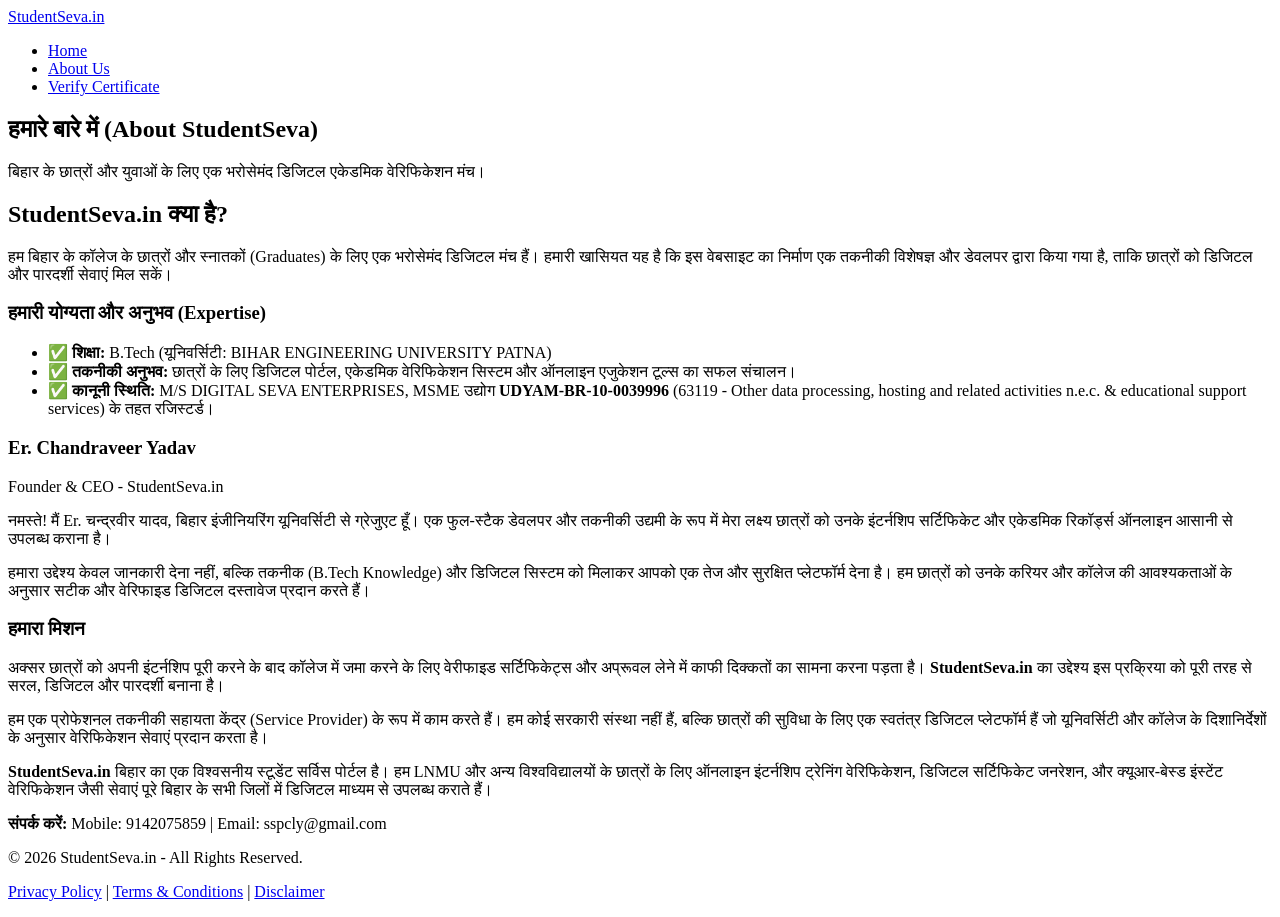
==== about.html @ 1042c807 "Create about.html" ====
<!DOCTYPE html>
<html lang="hi">
<head>
    <meta charset="UTF-8">
    <meta name="viewport" content="width=device-width, initial-scale=1.0">
    <title>About Us - StudentSeva.in | LNMU Student Verification Portal</title>
    <meta name="description" content="Janiye StudentSeva.in ke bare me. Bihar ke graduation aur LNMU students ke liye trusted digital internship aur certificate verification platform.">
    <link rel="stylesheet" href="style.css">
</head>
<body>

    <!-- Header Navigation -->
    <header class="navbar">
        <div class="container nav-container">
            <a href="index.html" class="logo">StudentSeva<span>.in</span></a>
            <nav>
                <ul class="nav-links">
                    <li><a href="index.html">Home</a></li>
                    <li><a href="about.html" class="active">About Us</a></li>
                    <li><a href="index.html#verify">Verify Certificate</a></li>
                </ul>
            </nav>
        </div>
    </header>

    <!-- About Hero Section -->
    <section class="about-hero">
        <div class="container text-center">
            <h1>हमारे बारे में (About StudentSeva)</h1>
            <p>बिहार के छात्रों और युवाओं के लिए एक भरोसेमंद डिजिटल एकेडमिक वेरिफिकेशन मंच।</p>
        </div>
    </section>

    <!-- Main Content Section -->
    <section class="about-content">
        <div class="container">
            <div class="about-card">
                <h2>StudentSeva.in क्या है?</h2>
                <p>हम बिहार के कॉलेज के छात्रों और स्नातकों (Graduates) के लिए एक भरोसेमंद डिजिटल मंच हैं। हमारी खासियत यह है कि इस वेबसाइट का निर्माण एक तकनीकी विशेषज्ञ और डेवलपर द्वारा किया गया है, ताकि छात्रों को डिजिटल और पारदर्शी सेवाएं मिल सकें।</p>
                
                <h3 class="mt-20">हमारी योग्यता और अनुभव (Expertise)</h3>
                <ul class="expert-list">
                    <li>✅ <strong>शिक्षा:</strong> B.Tech (यूनिवर्सिटी: BIHAR ENGINEERING UNIVERSITY PATNA)</li>
                    <li>✅ <strong>तकनीकी अनुभव:</strong> छात्रों के लिए डिजिटल पोर्टल, एकेडमिक वेरिफिकेशन सिस्टम और ऑनलाइन एजुकेशन टूल्स का सफल संचालन।</li>
                    <li>✅ <strong>कानूनी स्थिति:</strong> M/S DIGITAL SEVA ENTERPRISES, MSME उद्योग <strong>UDYAM-BR-10-0039996</strong> (63119 - Other data processing, hosting and related activities n.e.c. & educational support services) के तहत रजिस्टर्ड।</li>
                </ul>

                <div class="founder-box">
                    <h3>Er. Chandraveer Yadav</h3>
                    <p class="founder-title">Founder & CEO - StudentSeva.in</p>
                    <p>नमस्ते! मैं Er. चन्द्रवीर यादव, बिहार इंजीनियरिंग यूनिवर्सिटी से ग्रेजुएट हूँ। एक फुल-स्टैक डेवलपर और तकनीकी उद्यमी के रूप में मेरा लक्ष्य छात्रों को उनके इंटर्नशिप सर्टिफिकेट और एकेडमिक रिकॉर्ड्स ऑनलाइन आसानी से उपलब्ध कराना है।</p>
                    <p>हमारा उद्देश्य केवल जानकारी देना नहीं, बल्कि तकनीक (B.Tech Knowledge) और डिजिटल सिस्टम को मिलाकर आपको एक तेज और सुरक्षित प्लेटफॉर्म देना है। हम छात्रों को उनके करियर और कॉलेज की आवश्यकताओं के अनुसार सटीक और वेरिफाइड डिजिटल दस्तावेज प्रदान करते हैं।</p>
                </div>

                <h3 class="mt-20">हमारा मिशन</h3>
                <p>अक्सर छात्रों को अपनी इंटर्नशिप पूरी करने के बाद कॉलेज में जमा करने के लिए वेरीफाइड सर्टिफिकेट्स और अप्रूवल लेने में काफी दिक्कतों का सामना करना पड़ता है। <strong>StudentSeva.in</strong> का उद्देश्य इस प्रक्रिया को पूरी तरह से सरल, डिजिटल और पारदर्शी बनाना है।</p>
                <p>हम एक प्रोफेशनल तकनीकी सहायता केंद्र (Service Provider) के रूप में काम करते हैं। हम कोई सरकारी संस्था नहीं हैं, बल्कि छात्रों की सुविधा के लिए एक स्वतंत्र डिजिटल प्लेटफॉर्म हैं जो यूनिवर्सिटी और कॉलेज के दिशानिर्देशों के अनुसार वेरिफिकेशन सेवाएं प्रदान करता है।</p>
                
                <p class="mt-20"><strong>StudentSeva.in</strong> बिहार का एक विश्वसनीय स्टूडेंट सर्विस पोर्टल है। हम LNMU और अन्य विश्वविद्यालयों के छात्रों के लिए ऑनलाइन इंटर्नशिप ट्रेनिंग वेरिफिकेशन, डिजिटल सर्टिफिकेट जनरेशन, और क्यूआर-बेस्ड इंस्टेंट वेरिफिकेशन जैसी सेवाएं पूरे बिहार के सभी जिलों में डिजिटल माध्यम से उपलब्ध कराते हैं।</p>

                <div class="contact-strip">
                    <p><strong>संपर्क करें:</strong> Mobile: 9142075859 | Email: sspcly@gmail.com</p>
                </div>
            </div>
        </div>
    </section>

    <!-- Footer -->
    <footer>
        <div class="container text-center">
            <p>&copy; 2026 StudentSeva.in - All Rights Reserved.</p>
            <p class="footer-links">
                <a href="#">Privacy Policy</a> | 
                <a href="#">Terms & Conditions</a> | 
                <a href="#">Disclaimer</a>
            </p>
        </div>
    </footer>

</body>
</html>
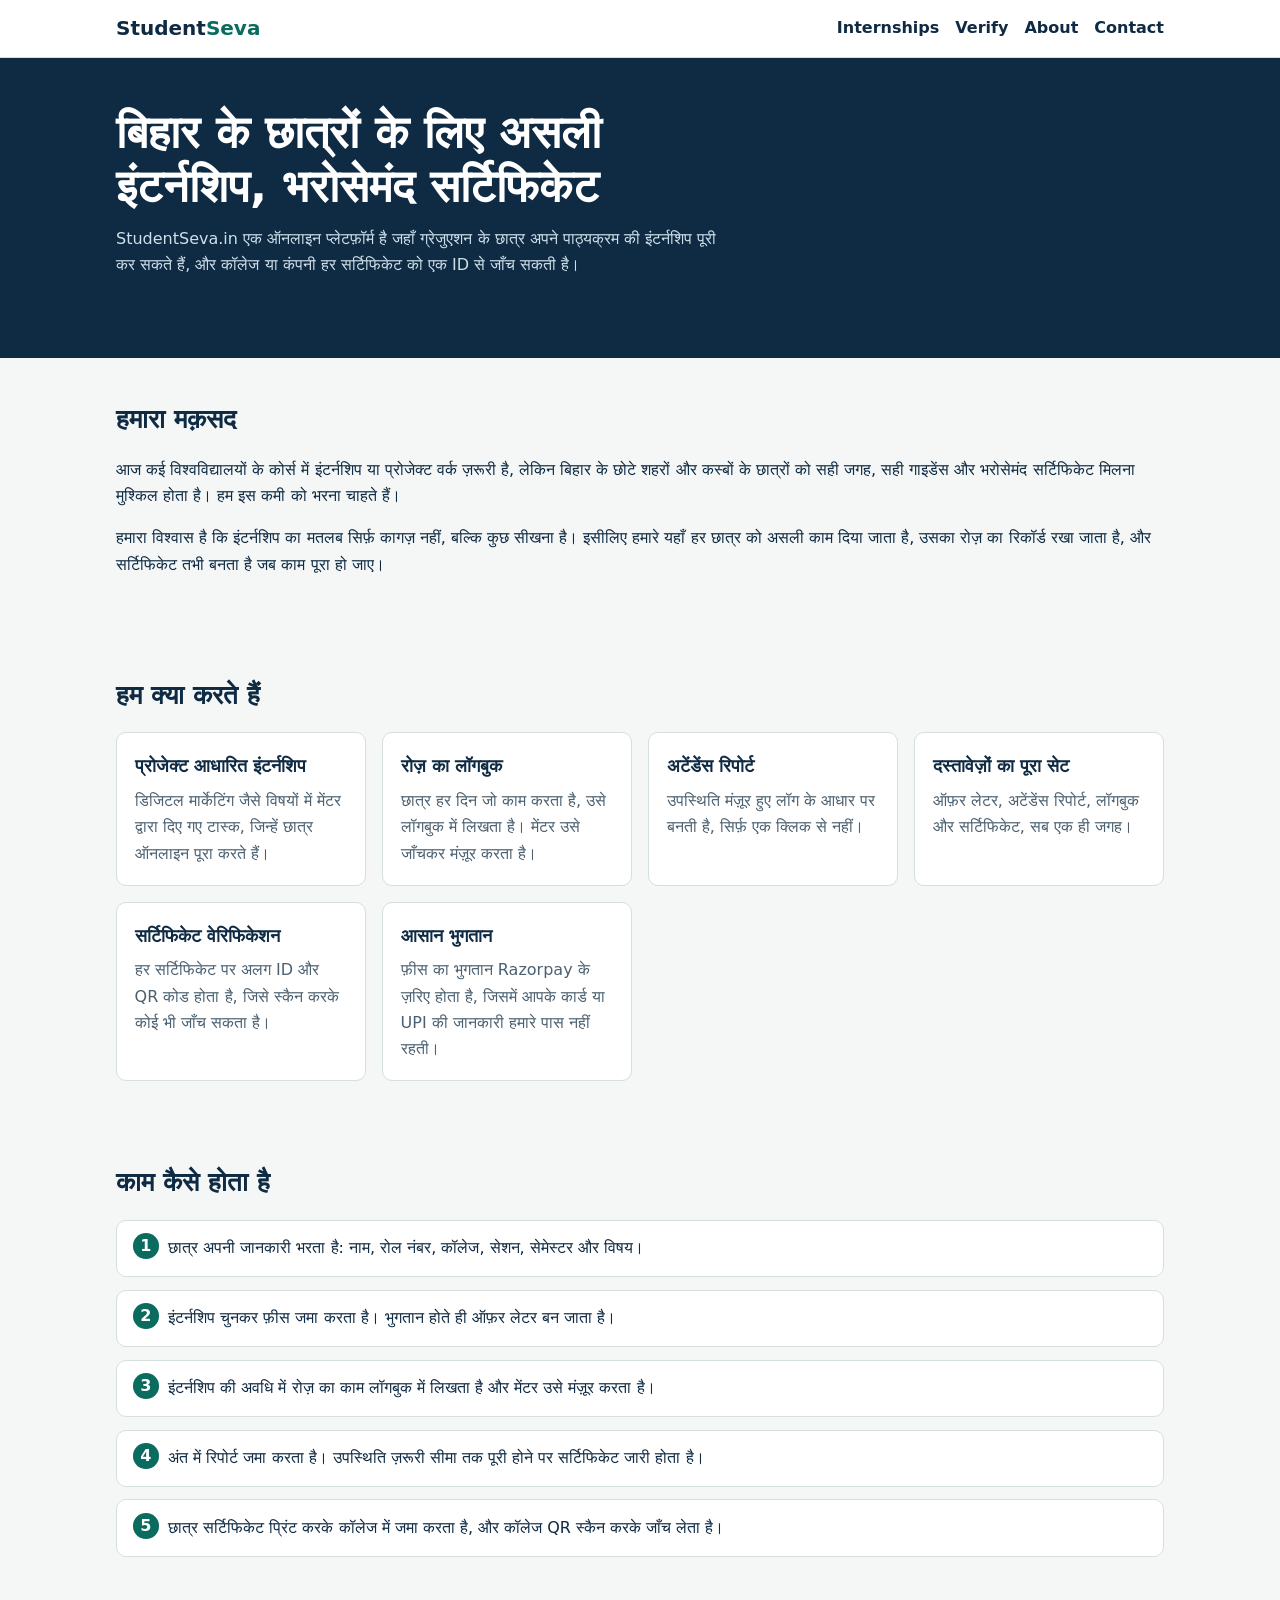
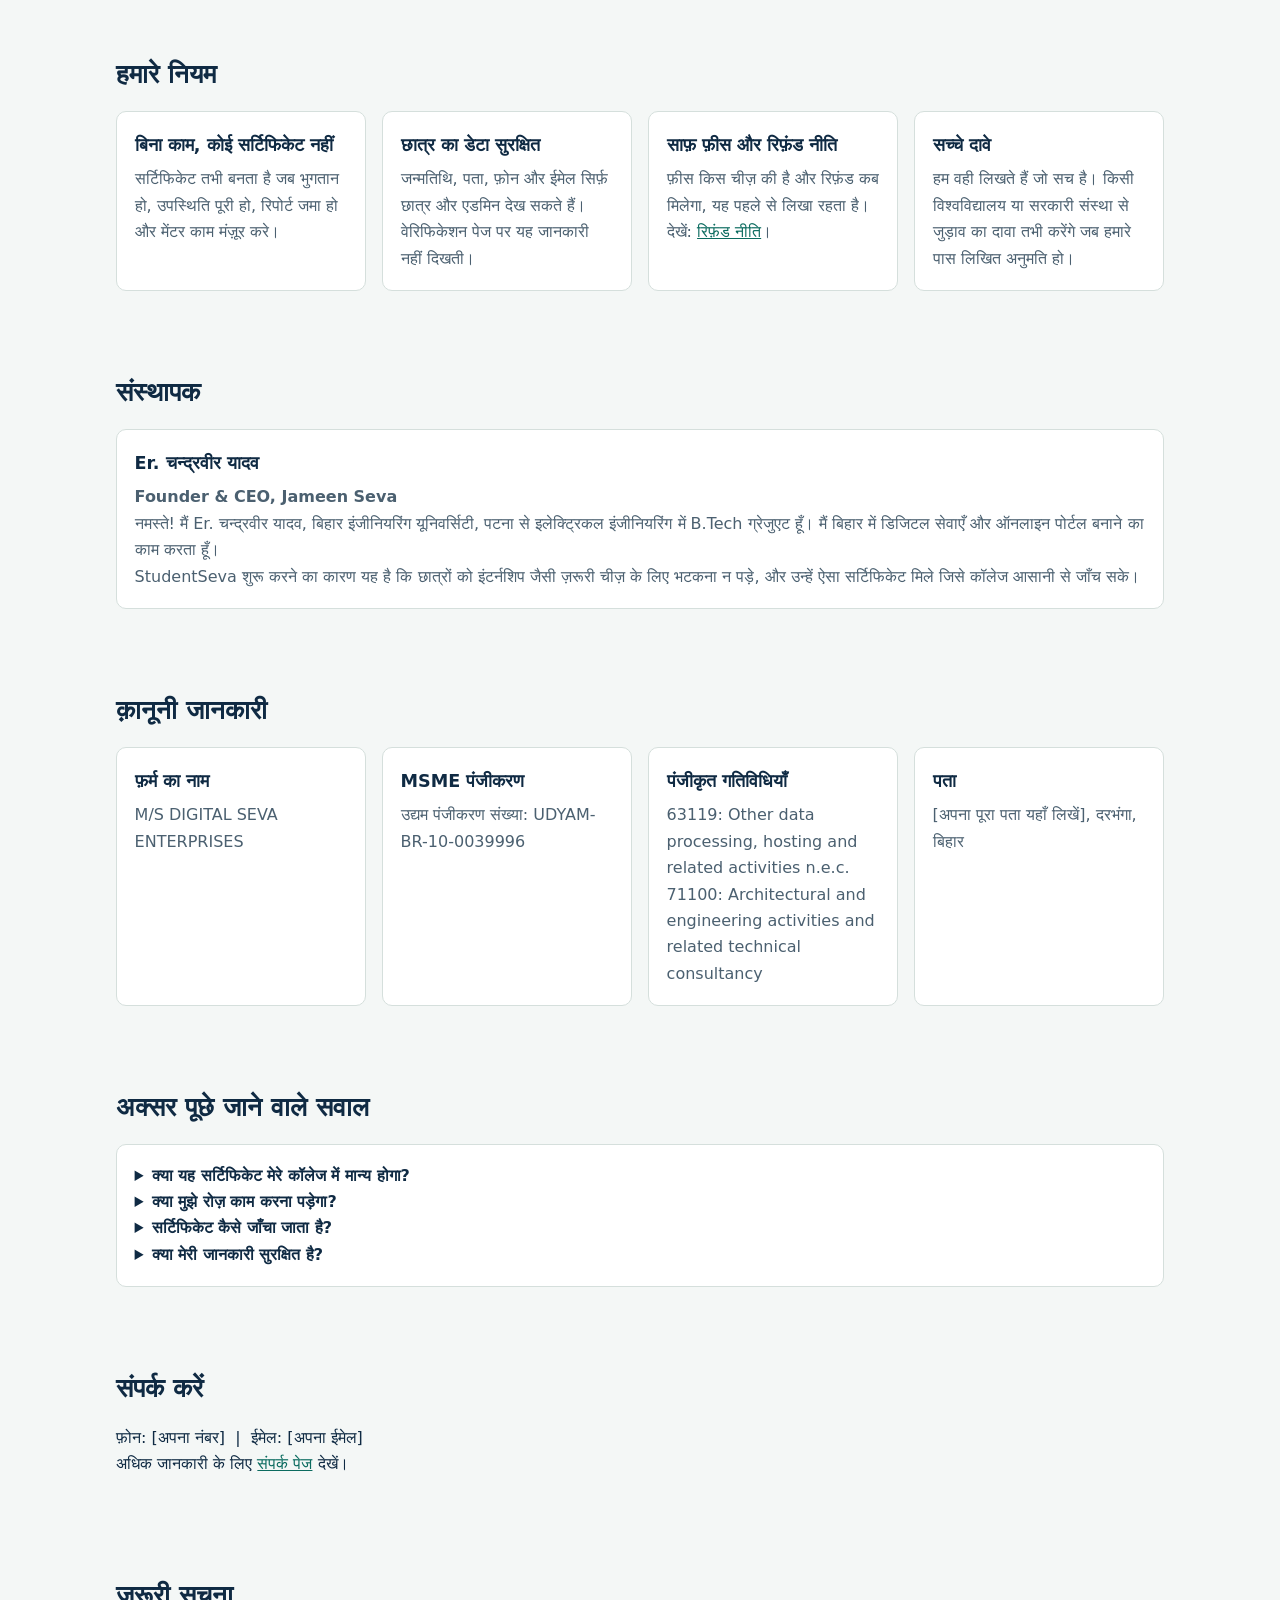
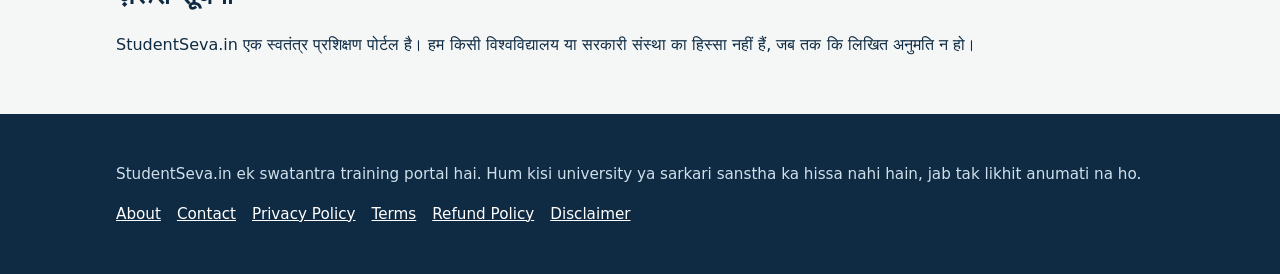
==== commit 629f5ffd: "Create about.html with site information Added a new about page detailing the purpose, services, and " ====
--- a/about.html
+++ b/about.html
@@ -1,81 +1,126 @@
 <!DOCTYPE html>
 <html lang="hi">
 <head>
-    <meta charset="UTF-8">
-    <meta name="viewport" content="width=device-width, initial-scale=1.0">
-    <title>About Us - StudentSeva.in | LNMU Student Verification Portal</title>
-    <meta name="description" content="Janiye StudentSeva.in ke bare me. Bihar ke graduation aur LNMU students ke liye trusted digital internship aur certificate verification platform.">
-    <link rel="stylesheet" href="style.css">
+<meta charset="utf-8">
+<meta name="viewport" content="width=device-width, initial-scale=1">
+<title>हमारे बारे में | StudentSeva.in</title>
+<meta name="description" content="StudentSeva.in बिहार के ग्रेजुएशन छात्रों के लिए इंटर्नशिप ट्रेनिंग, लॉगबुक और सर्टिफिकेट वेरिफिकेशन पोर्टल है। जानिए हमारा मक़सद, काम करने का तरीका और संस्थापक के बारे में।">
+<link rel="canonical" href="https://studentseva.in/about.html">
+<meta name="theme-color" content="#0f2a43">
+<link rel="stylesheet" href="assets/style.css">
+<script type="application/ld+json">
+{"@context":"https://schema.org","@type":"AboutPage","name":"हमारे बारे में","url":"https://studentseva.in/about.html","mainEntity":{"@type":"Person","name":"Chandraveer Yadav","honorificPrefix":"Er.","jobTitle":"Founder & CEO","alumniOf":"Bihar Engineering University, Patna"}}
+</script>
 </head>
 <body>
+<a class="skip" href="#main">Main content par jayein</a>
 
-    <!-- Header Navigation -->
-    <header class="navbar">
-        <div class="container nav-container">
-            <a href="index.html" class="logo">StudentSeva<span>.in</span></a>
-            <nav>
-                <ul class="nav-links">
-                    <li><a href="index.html">Home</a></li>
-                    <li><a href="about.html" class="active">About Us</a></li>
-                    <li><a href="index.html#verify">Verify Certificate</a></li>
-                </ul>
-            </nav>
-        </div>
-    </header>
+<header><div class="wrap">
+  <a class="logo" href="./">Student<span>Seva</span></a>
+  <nav aria-label="Main">
+    <a href="internships.html">Internships</a>
+    <a href="./#verify">Verify</a>
+    <a href="about.html">About</a>
+    <a href="contact.html">Contact</a>
+  </nav>
+</div></header>
 
-    <!-- About Hero Section -->
-    <section class="about-hero">
-        <div class="container text-center">
-            <h1>हमारे बारे में (About StudentSeva)</h1>
-            <p>बिहार के छात्रों और युवाओं के लिए एक भरोसेमंद डिजिटल एकेडमिक वेरिफिकेशन मंच।</p>
-        </div>
-    </section>
+<main id="main">
 
-    <!-- Main Content Section -->
-    <section class="about-content">
-        <div class="container">
-            <div class="about-card">
-                <h2>StudentSeva.in क्या है?</h2>
-                <p>हम बिहार के कॉलेज के छात्रों और स्नातकों (Graduates) के लिए एक भरोसेमंद डिजिटल मंच हैं। हमारी खासियत यह है कि इस वेबसाइट का निर्माण एक तकनीकी विशेषज्ञ और डेवलपर द्वारा किया गया है, ताकि छात्रों को डिजिटल और पारदर्शी सेवाएं मिल सकें।</p>
-                
-                <h3 class="mt-20">हमारी योग्यता और अनुभव (Expertise)</h3>
-                <ul class="expert-list">
-                    <li>✅ <strong>शिक्षा:</strong> B.Tech (यूनिवर्सिटी: BIHAR ENGINEERING UNIVERSITY PATNA)</li>
-                    <li>✅ <strong>तकनीकी अनुभव:</strong> छात्रों के लिए डिजिटल पोर्टल, एकेडमिक वेरिफिकेशन सिस्टम और ऑनलाइन एजुकेशन टूल्स का सफल संचालन।</li>
-                    <li>✅ <strong>कानूनी स्थिति:</strong> M/S DIGITAL SEVA ENTERPRISES, MSME उद्योग <strong>UDYAM-BR-10-0039996</strong> (63119 - Other data processing, hosting and related activities n.e.c. & educational support services) के तहत रजिस्टर्ड।</li>
-                </ul>
+<section class="hero"><div class="wrap">
+  <h1>बिहार के छात्रों के लिए असली इंटर्नशिप, भरोसेमंद सर्टिफिकेट</h1>
+  <p>StudentSeva.in एक ऑनलाइन प्लेटफ़ॉर्म है जहाँ ग्रेजुएशन के छात्र अपने पाठ्यक्रम की इंटर्नशिप पूरी कर सकते हैं, और कॉलेज या कंपनी हर सर्टिफिकेट को एक ID से जाँच सकती है।</p>
+</div></section>
 
-                <div class="founder-box">
-                    <h3>Er. Chandraveer Yadav</h3>
-                    <p class="founder-title">Founder & CEO - StudentSeva.in</p>
-                    <p>नमस्ते! मैं Er. चन्द्रवीर यादव, बिहार इंजीनियरिंग यूनिवर्सिटी से ग्रेजुएट हूँ। एक फुल-स्टैक डेवलपर और तकनीकी उद्यमी के रूप में मेरा लक्ष्य छात्रों को उनके इंटर्नशिप सर्टिफिकेट और एकेडमिक रिकॉर्ड्स ऑनलाइन आसानी से उपलब्ध कराना है।</p>
-                    <p>हमारा उद्देश्य केवल जानकारी देना नहीं, बल्कि तकनीक (B.Tech Knowledge) और डिजिटल सिस्टम को मिलाकर आपको एक तेज और सुरक्षित प्लेटफॉर्म देना है। हम छात्रों को उनके करियर और कॉलेज की आवश्यकताओं के अनुसार सटीक और वेरिफाइड डिजिटल दस्तावेज प्रदान करते हैं।</p>
-                </div>
+<section><div class="wrap">
+  <h2>हमारा मक़सद</h2>
+  <p>आज कई विश्वविद्यालयों के कोर्स में इंटर्नशिप या प्रोजेक्ट वर्क ज़रूरी है, लेकिन बिहार के छोटे शहरों और कस्बों के छात्रों को सही जगह, सही गाइडेंस और भरोसेमंद सर्टिफिकेट मिलना मुश्किल होता है। हम इस कमी को भरना चाहते हैं।</p>
+  <p>हमारा विश्वास है कि इंटर्नशिप का मतलब सिर्फ़ कागज़ नहीं, बल्कि कुछ सीखना है। इसीलिए हमारे यहाँ हर छात्र को असली काम दिया जाता है, उसका रोज़ का रिकॉर्ड रखा जाता है, और सर्टिफिकेट तभी बनता है जब काम पूरा हो जाए।</p>
+</div></section>
 
-                <h3 class="mt-20">हमारा मिशन</h3>
-                <p>अक्सर छात्रों को अपनी इंटर्नशिप पूरी करने के बाद कॉलेज में जमा करने के लिए वेरीफाइड सर्टिफिकेट्स और अप्रूवल लेने में काफी दिक्कतों का सामना करना पड़ता है। <strong>StudentSeva.in</strong> का उद्देश्य इस प्रक्रिया को पूरी तरह से सरल, डिजिटल और पारदर्शी बनाना है।</p>
-                <p>हम एक प्रोफेशनल तकनीकी सहायता केंद्र (Service Provider) के रूप में काम करते हैं। हम कोई सरकारी संस्था नहीं हैं, बल्कि छात्रों की सुविधा के लिए एक स्वतंत्र डिजिटल प्लेटफॉर्म हैं जो यूनिवर्सिटी और कॉलेज के दिशानिर्देशों के अनुसार वेरिफिकेशन सेवाएं प्रदान करता है।</p>
-                
-                <p class="mt-20"><strong>StudentSeva.in</strong> बिहार का एक विश्वसनीय स्टूडेंट सर्विस पोर्टल है। हम LNMU और अन्य विश्वविद्यालयों के छात्रों के लिए ऑनलाइन इंटर्नशिप ट्रेनिंग वेरिफिकेशन, डिजिटल सर्टिफिकेट जनरेशन, और क्यूआर-बेस्ड इंस्टेंट वेरिफिकेशन जैसी सेवाएं पूरे बिहार के सभी जिलों में डिजिटल माध्यम से उपलब्ध कराते हैं।</p>
+<section><div class="wrap">
+  <h2>हम क्या करते हैं</h2>
+  <div class="grid">
+    <article class="card"><h3>प्रोजेक्ट आधारित इंटर्नशिप</h3><p>डिजिटल मार्केटिंग जैसे विषयों में मेंटर द्वारा दिए गए टास्क, जिन्हें छात्र ऑनलाइन पूरा करते हैं।</p></article>
+    <article class="card"><h3>रोज़ का लॉगबुक</h3><p>छात्र हर दिन जो काम करता है, उसे लॉगबुक में लिखता है। मेंटर उसे जाँचकर मंज़ूर करता है।</p></article>
+    <article class="card"><h3>अटेंडेंस रिपोर्ट</h3><p>उपस्थिति मंज़ूर हुए लॉग के आधार पर बनती है, सिर्फ़ एक क्लिक से नहीं।</p></article>
+    <article class="card"><h3>दस्तावेज़ों का पूरा सेट</h3><p>ऑफ़र लेटर, अटेंडेंस रिपोर्ट, लॉगबुक और सर्टिफिकेट, सब एक ही जगह।</p></article>
+    <article class="card"><h3>सर्टिफिकेट वेरिफिकेशन</h3><p>हर सर्टिफिकेट पर अलग ID और QR कोड होता है, जिसे स्कैन करके कोई भी जाँच सकता है।</p></article>
+    <article class="card"><h3>आसान भुगतान</h3><p>फ़ीस का भुगतान Razorpay के ज़रिए होता है, जिसमें आपके कार्ड या UPI की जानकारी हमारे पास नहीं रहती।</p></article>
+  </div>
+</div></section>
 
-                <div class="contact-strip">
-                    <p><strong>संपर्क करें:</strong> Mobile: 9142075859 | Email: sspcly@gmail.com</p>
-                </div>
-            </div>
-        </div>
-    </section>
+<section><div class="wrap">
+  <h2>काम कैसे होता है</h2>
+  <ol class="steps">
+    <li>छात्र अपनी जानकारी भरता है: नाम, रोल नंबर, कॉलेज, सेशन, सेमेस्टर और विषय।</li>
+    <li>इंटर्नशिप चुनकर फ़ीस जमा करता है। भुगतान होते ही ऑफ़र लेटर बन जाता है।</li>
+    <li>इंटर्नशिप की अवधि में रोज़ का काम लॉगबुक में लिखता है और मेंटर उसे मंज़ूर करता है।</li>
+    <li>अंत में रिपोर्ट जमा करता है। उपस्थिति ज़रूरी सीमा तक पूरी होने पर सर्टिफिकेट जारी होता है।</li>
+    <li>छात्र सर्टिफिकेट प्रिंट करके कॉलेज में जमा करता है, और कॉलेज QR स्कैन करके जाँच लेता है।</li>
+  </ol>
+</div></section>
 
-    <!-- Footer -->
-    <footer>
-        <div class="container text-center">
-            <p>&copy; 2026 StudentSeva.in - All Rights Reserved.</p>
-            <p class="footer-links">
-                <a href="#">Privacy Policy</a> | 
-                <a href="#">Terms & Conditions</a> | 
-                <a href="#">Disclaimer</a>
-            </p>
-        </div>
-    </footer>
+<section><div class="wrap">
+  <h2>हमारे नियम</h2>
+  <div class="grid">
+    <article class="card"><h3>बिना काम, कोई सर्टिफिकेट नहीं</h3><p>सर्टिफिकेट तभी बनता है जब भुगतान हो, उपस्थिति पूरी हो, रिपोर्ट जमा हो और मेंटर काम मंज़ूर करे।</p></article>
+    <article class="card"><h3>छात्र का डेटा सुरक्षित</h3><p>जन्मतिथि, पता, फ़ोन और ईमेल सिर्फ़ छात्र और एडमिन देख सकते हैं। वेरिफिकेशन पेज पर यह जानकारी नहीं दिखती।</p></article>
+    <article class="card"><h3>साफ़ फ़ीस और रिफ़ंड नीति</h3><p>फ़ीस किस चीज़ की है और रिफ़ंड कब मिलेगा, यह पहले से लिखा रहता है। देखें: <a href="refund-policy.html">रिफ़ंड नीति</a>।</p></article>
+    <article class="card"><h3>सच्चे दावे</h3><p>हम वही लिखते हैं जो सच है। किसी विश्वविद्यालय या सरकारी संस्था से जुड़ाव का दावा तभी करेंगे जब हमारे पास लिखित अनुमति हो।</p></article>
+  </div>
+</div></section>
 
+<section><div class="wrap">
+  <h2>संस्थापक</h2>
+  <article class="card">
+    <h3>Er. चन्द्रवीर यादव</h3>
+    <p><strong>Founder &amp; CEO, Jameen Seva</strong></p>
+    <p>नमस्ते! मैं Er. चन्द्रवीर यादव, बिहार इंजीनियरिंग यूनिवर्सिटी, पटना से इलेक्ट्रिकल इंजीनियरिंग में B.Tech ग्रेजुएट हूँ। मैं बिहार में डिजिटल सेवाएँ और ऑनलाइन पोर्टल बनाने का काम करता हूँ।</p>
+    <p>StudentSeva शुरू करने का कारण यह है कि छात्रों को इंटर्नशिप जैसी ज़रूरी चीज़ के लिए भटकना न पड़े, और उन्हें ऐसा सर्टिफिकेट मिले जिसे कॉलेज आसानी से जाँच सके।</p>
+    <!-- अपनी असली जानकारी यहाँ जोड़ें, जैसे: [कितने साल से काम कर रहे हैं], [अब तक कौन-से पोर्टल बनाए] -->
+  </article>
+</div></section>
+
+<section><div class="wrap">
+  <h2>क़ानूनी जानकारी</h2>
+  <div class="grid">
+    <article class="card"><h3>फ़र्म का नाम</h3><p>M/S DIGITAL SEVA ENTERPRISES</p></article>
+    <article class="card"><h3>MSME पंजीकरण</h3><p>उद्यम पंजीकरण संख्या: UDYAM-BR-10-0039996</p></article>
+    <article class="card"><h3>पंजीकृत गतिविधियाँ</h3><p>63119: Other data processing, hosting and related activities n.e.c.<br>71100: Architectural and engineering activities and related technical consultancy</p></article>
+    <article class="card"><h3>पता</h3><p>[अपना पूरा पता यहाँ लिखें], दरभंगा, बिहार</p></article>
+  </div>
+</div></section>
+
+<section><div class="wrap">
+  <h2>अक्सर पूछे जाने वाले सवाल</h2>
+  <article class="card">
+    <details><summary><strong>क्या यह सर्टिफिकेट मेरे कॉलेज में मान्य होगा?</strong></summary>
+      <p>यह आपके कॉलेज और विश्वविद्यालय के नियमों पर निर्भर करता है। भुगतान से पहले अपने कॉलेज के इंटर्नशिप नोडल ऑफ़िसर से पूछ लें कि किस तरह के सर्टिफिकेट स्वीकार होते हैं।</p></details>
+    <details><summary><strong>क्या मुझे रोज़ काम करना पड़ेगा?</strong></summary>
+      <p>हाँ। लॉगबुक और अटेंडेंस आपके रोज़ के काम पर आधारित हैं। काम पूरा और मंज़ूर होने पर ही सर्टिफिकेट मिलता है।</p></details>
+    <details><summary><strong>सर्टिफिकेट कैसे जाँचा जाता है?</strong></summary>
+      <p>सर्टिफिकेट पर लिखी Certificate ID को <a href="./#verify">होमपेज</a> पर डालें, या उस पर बने QR कोड को स्कैन करें।</p></details>
+    <details><summary><strong>क्या मेरी जानकारी सुरक्षित है?</strong></summary>
+      <p>हाँ। आपकी निजी जानकारी सिर्फ़ आप और एडमिन देख सकते हैं। विस्तार के लिए <a href="privacy-policy.html">प्राइवेसी पॉलिसी</a> देखें।</p></details>
+  </article>
+</div></section>
+
+<section><div class="wrap">
+  <h2>संपर्क करें</h2>
+  <p>फ़ोन: [अपना नंबर] &nbsp;|&nbsp; ईमेल: [अपना ईमेल]<br>अधिक जानकारी के लिए <a href="contact.html">संपर्क पेज</a> देखें।</p>
+</div></section>
+
+<section><div class="wrap">
+  <h2>ज़रूरी सूचना</h2>
+  <p>StudentSeva.in एक स्वतंत्र प्रशिक्षण पोर्टल है। हम किसी विश्वविद्यालय या सरकारी संस्था का हिस्सा नहीं हैं, जब तक कि लिखित अनुमति न हो।</p>
+</div></section>
+
+</main>
+
+<footer><div class="wrap">
+  <p>StudentSeva.in ek swatantra training portal hai. Hum kisi university ya sarkari sanstha ka hissa nahi hain, jab tak likhit anumati na ho.</p>
+  <p><a href="about.html">About</a><a href="contact.html">Contact</a><a href="privacy-policy.html">Privacy Policy</a><a href="terms.html">Terms</a><a href="refund-policy.html">Refund Policy</a><a href="disclaimer.html">Disclaimer</a></p>
+</div></footer>
 </body>
 </html>
--- a/assets/style.css
+++ b/assets/style.css
@@ -0,0 +1,36 @@
+:root{--ink:#0f2a43;--brand:#0b6b5f;--brand-d:#08514a;--saffron:#e8890c;--paper:#f4f7f6;--card:#fff;--line:#d5dfdc;--muted:#4b6070;--r:10px;--max:1080px}
+*{box-sizing:border-box}
+html{scroll-behavior:smooth}
+body{margin:0;font:16px/1.65 system-ui,-apple-system,"Segoe UI",Roboto,"Noto Sans Devanagari",sans-serif;color:var(--ink);background:var(--paper)}
+img{max-width:100%;height:auto}
+a{color:var(--brand)}
+:focus-visible{outline:3px solid var(--saffron);outline-offset:2px}
+.wrap{max-width:var(--max);margin:0 auto;padding:0 1rem}
+.skip{position:absolute;left:-999px}.skip:focus{left:1rem;top:1rem;background:#fff;padding:.5rem;z-index:9}
+header{background:var(--card);border-bottom:1px solid var(--line)}
+header .wrap{display:flex;flex-wrap:wrap;align-items:center;justify-content:space-between;gap:.5rem;padding-block:.75rem}
+.logo{font-weight:800;font-size:1.25rem;color:var(--ink);text-decoration:none}.logo span{color:var(--brand)}
+nav{display:flex;flex-wrap:wrap;gap:1rem}nav a{color:var(--ink);text-decoration:none;font-weight:600}nav a:hover{color:var(--brand)}
+.hero{background:var(--ink);color:#fff;padding:3rem 0 3.5rem}
+.hero h1{font-size:clamp(1.7rem,4.5vw,2.8rem);line-height:1.2;margin:0 0 .75rem;max-width:20ch}
+.hero p{max-width:60ch;color:#cfe0ea;margin:0 0 1.5rem}
+.verify{background:#fff;color:var(--ink);border-radius:var(--r);padding:1rem;border-left:6px solid var(--saffron);max-width:680px}
+.verify label{font-weight:700;display:block;margin-bottom:.4rem}
+.row{display:flex;gap:.5rem;flex-wrap:wrap}
+.row input{flex:1 1 260px;padding:.8rem;border:2px solid var(--line);border-radius:8px;font:inherit;font-family:ui-monospace,Consolas,monospace}
+.btn{padding:.8rem 1.4rem;border:0;border-radius:8px;background:var(--brand);color:#fff;font:inherit;font-weight:700;cursor:pointer}
+.btn:hover{background:var(--brand-d)}.btn:disabled{opacity:.6;cursor:wait}
+.result{margin-top:.9rem;padding:.9rem;border-radius:8px}.result p{margin:.2rem 0}
+.result.ok{background:#e6f5ef;border:1px solid #8fd1b8}.result.bad{background:#fdecec;border:1px solid #f1a9a9}
+section{padding:2.5rem 0}
+h2{font-size:1.6rem;margin:0 0 1rem}
+.grid{display:grid;gap:1rem;grid-template-columns:repeat(auto-fit,minmax(230px,1fr))}
+.card{background:var(--card);border:1px solid var(--line);border-radius:var(--r);padding:1.1rem}
+.card h3{margin:.1rem 0 .4rem;font-size:1.1rem}.card p{margin:0;color:var(--muted)}
+.steps{counter-reset:s;list-style:none;padding:0;display:grid;gap:.8rem}
+.steps li{counter-increment:s;background:var(--card);border:1px solid var(--line);border-radius:var(--r);padding:.9rem 1rem .9rem 3.2rem;position:relative}
+.steps li::before{content:counter(s);position:absolute;left:1rem;top:.8rem;width:1.6rem;height:1.6rem;border-radius:50%;background:var(--brand);color:#fff;text-align:center;font-weight:700;line-height:1.6rem}
+.ad-slot{min-height:100px;margin:1.5rem auto;max-width:var(--max);display:flex;align-items:center;justify-content:center;color:#7a8c97;border:1px dashed var(--line);font-size:.85rem}
+footer{background:var(--ink);color:#cfe0ea;padding:2rem 0;font-size:.95rem}
+footer a{color:#fff;margin-right:1rem;display:inline-block}
+@media (prefers-reduced-motion:reduce){html{scroll-behavior:auto}}
